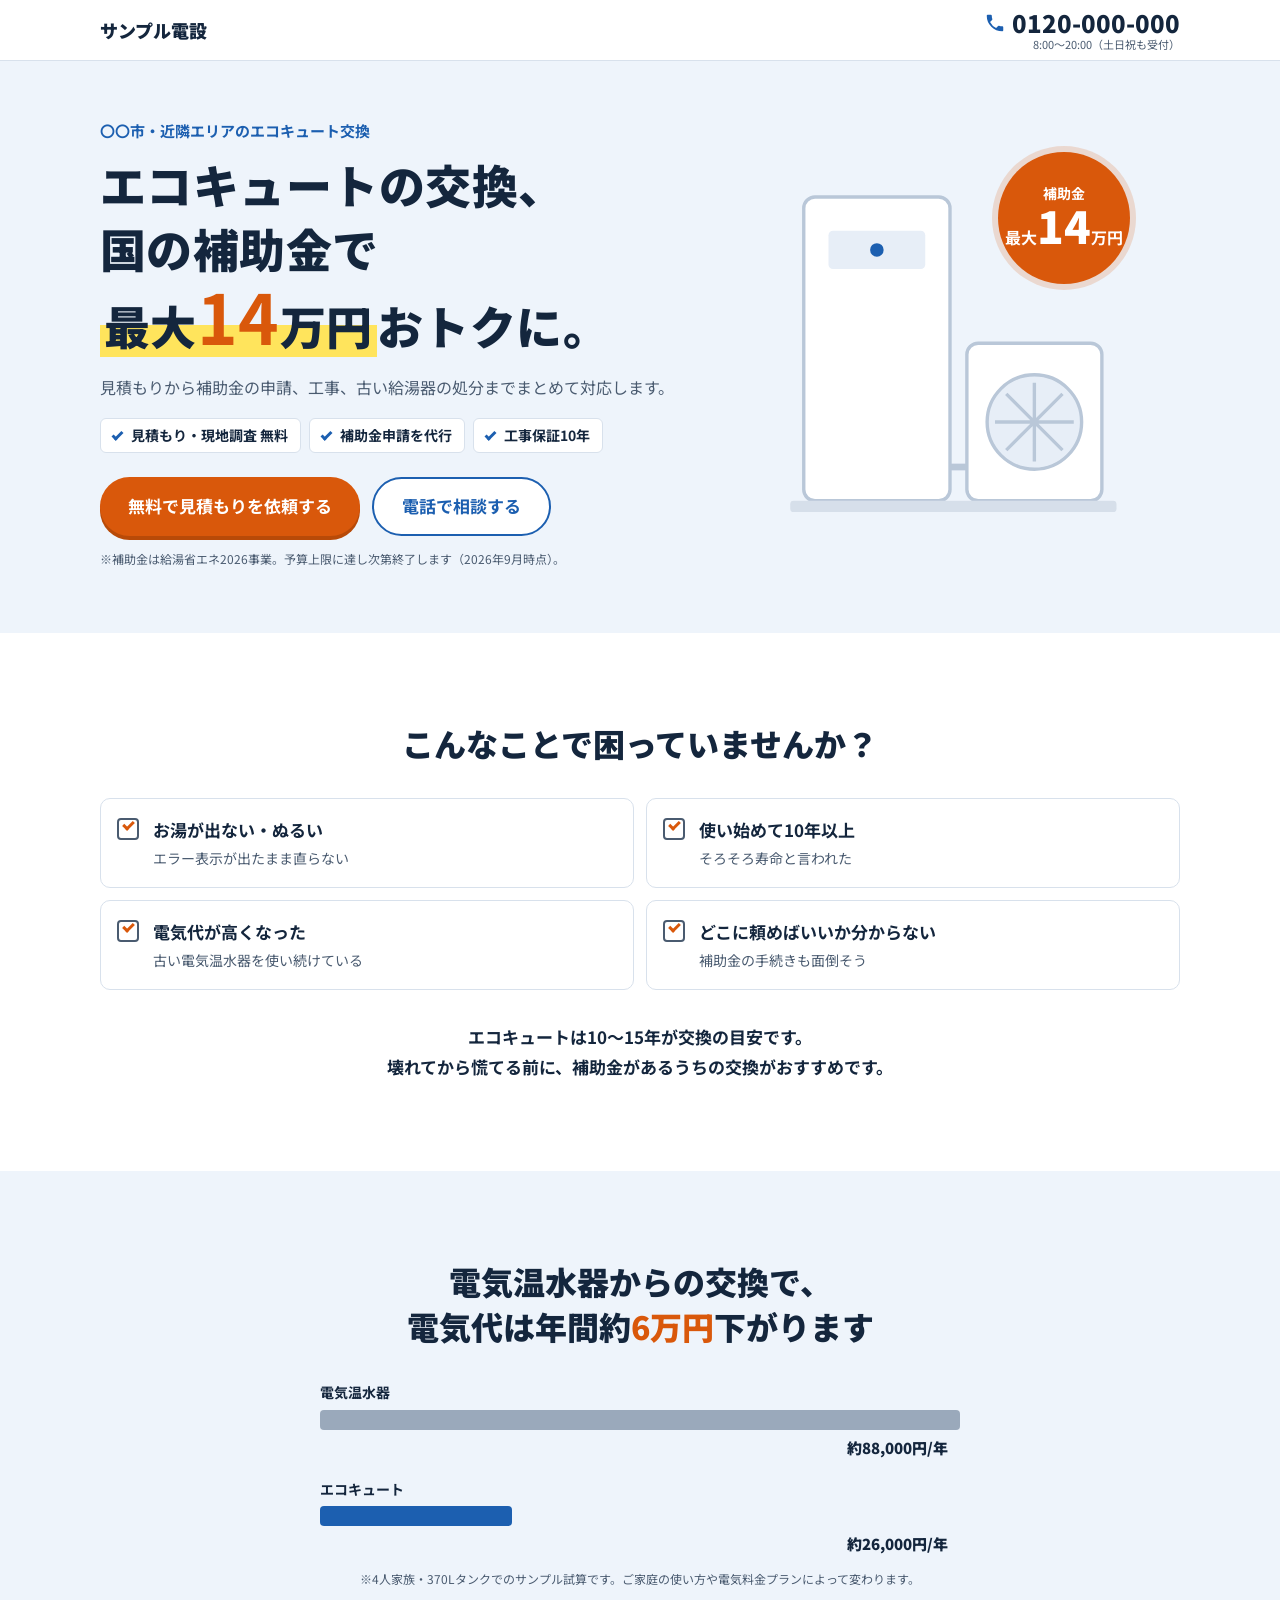
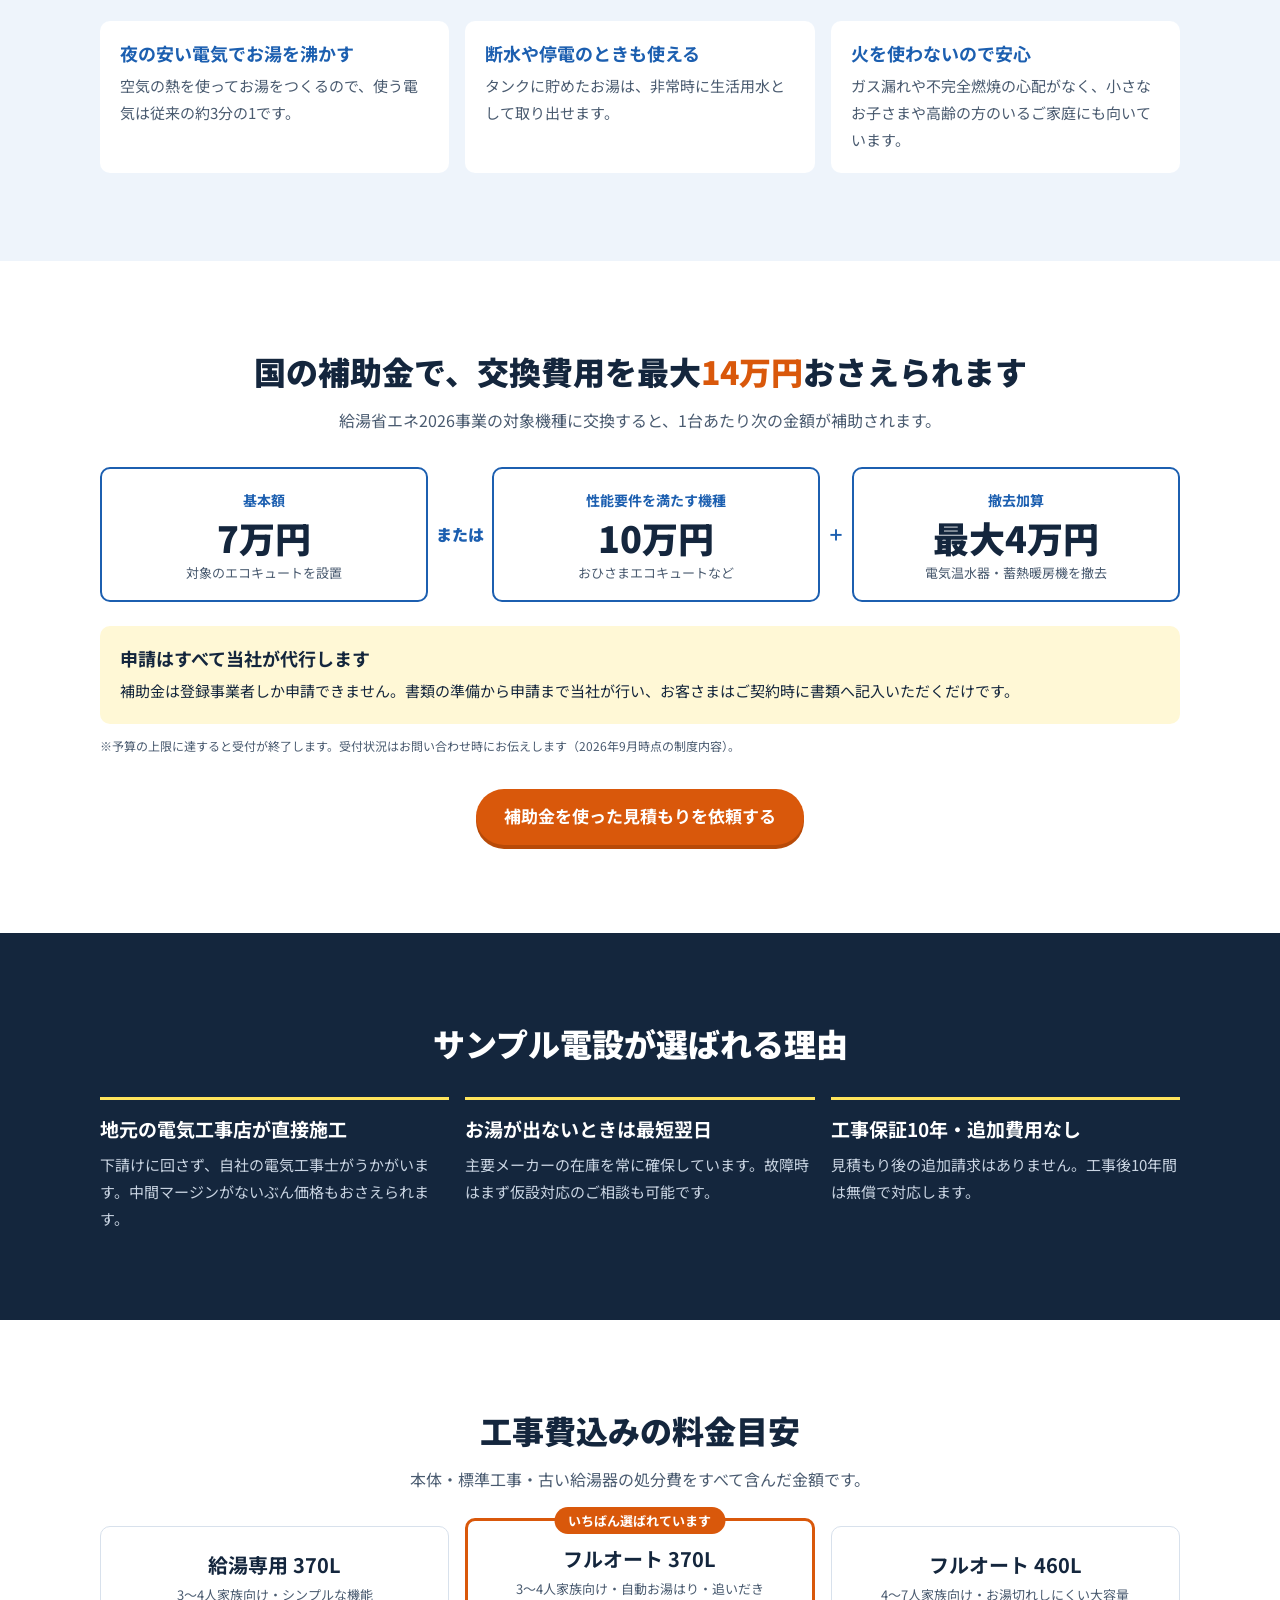
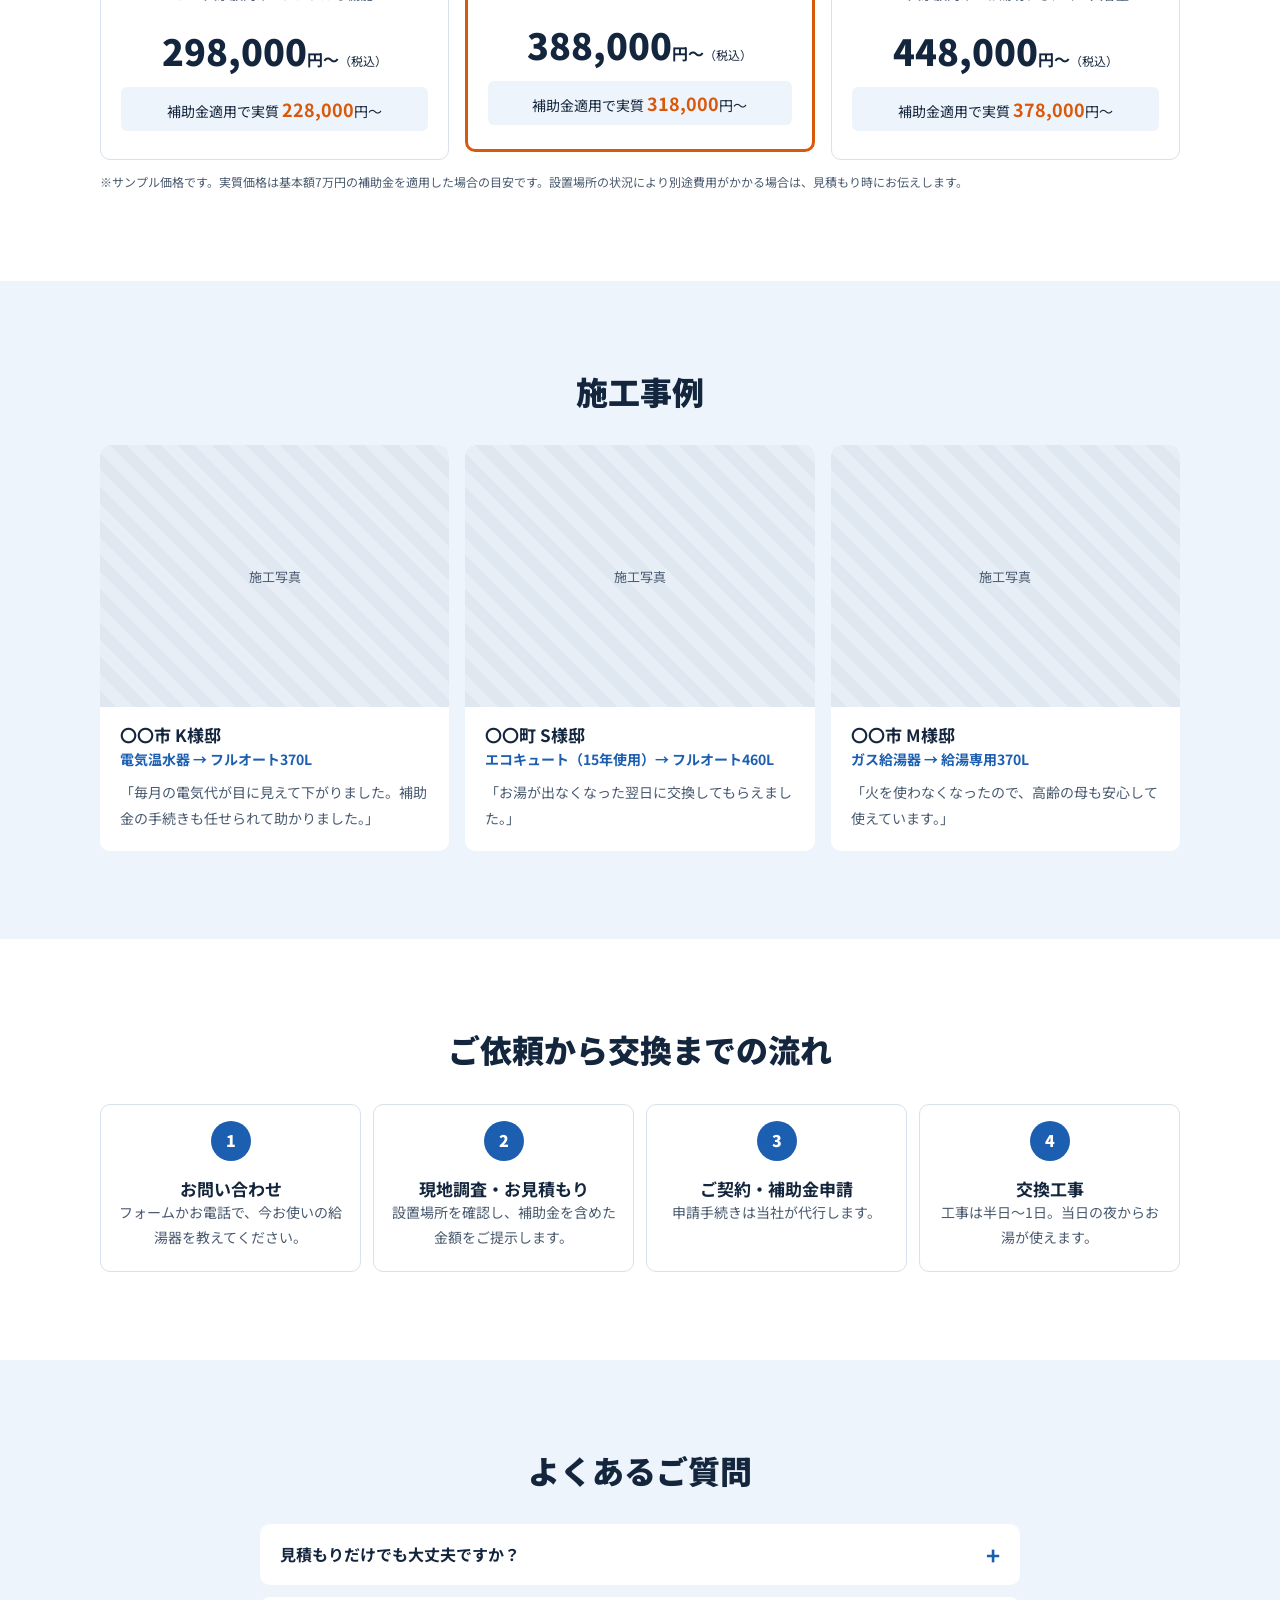
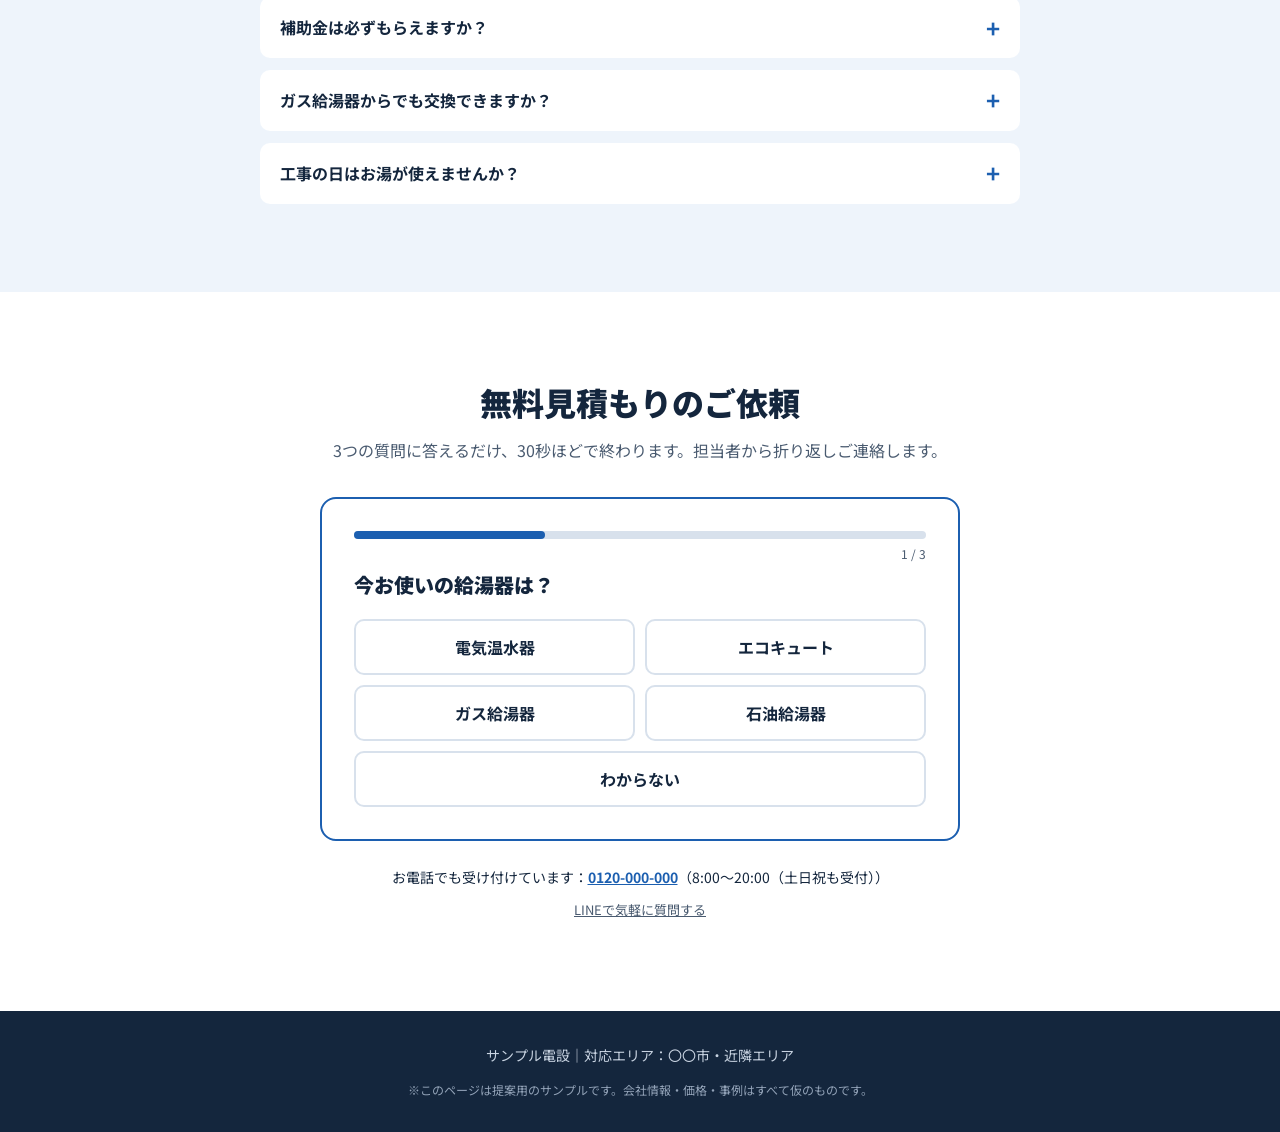
==== a-standard/index.html @ 19e1f41e "エコキュート交換LPのサンプル2案と比較ページを追加 - A案：補助金訴求・成約重視のシンプルな構成 - B案：夜から朝へ移り変わるスクロール演出、電気代シミュレーター、施工事例の横スクロール - 共" ====
<!doctype html>
<html lang="ja" data-variant="a-standard">
<head>
  <meta charset="utf-8">
  <meta name="viewport" content="width=device-width, initial-scale=1">
  <title>エコキュート交換なら補助金最大14万円｜サンプル電設</title>
  <meta name="description" content="〇〇市・近隣エリアのエコキュート交換工事。国の補助金（給湯省エネ2026事業）で最大14万円。見積もり無料・補助金申請も代行します。">
  <meta name="robots" content="noindex">
  <link rel="preconnect" href="https://fonts.googleapis.com">
  <link rel="preconnect" href="https://fonts.gstatic.com" crossorigin>
  <link href="https://fonts.googleapis.com/css2?family=Noto+Sans+JP:wght@400;500;700;900&display=swap" rel="stylesheet">
  <link rel="stylesheet" href="style.css">
  <script src="../shared/site-config.js"></script>
  <script src="../shared/tracking.js"></script>
  <script src="../shared/lead-form.js" defer></script>
</head>
<body>

<header class="site-header">
  <div class="wrap header-inner">
    <a class="logo" href="#top"><span data-site="companyName">サンプル電設</span></a>
    <div class="header-tel">
      <a class="tel-link" href="tel:0120000000" data-site-tel data-pos="header">
        <svg aria-hidden="true" viewBox="0 0 24 24"><path d="M6.6 10.8a15.1 15.1 0 0 0 6.6 6.6l2.2-2.2a1 1 0 0 1 1-.25 11.4 11.4 0 0 0 3.6.57 1 1 0 0 1 1 1V20a1 1 0 0 1-1 1A17 17 0 0 1 3 4a1 1 0 0 1 1-1h3.5a1 1 0 0 1 1 1c0 1.25.2 2.45.57 3.6a1 1 0 0 1-.25 1z"/></svg>
        <span data-site="phone">0120-000-000</span>
      </a>
      <small data-site="hours">8:00〜20:00（土日祝も受付）</small>
    </div>
  </div>
</header>

<main id="top">

  <!-- ファーストビュー -->
  <section class="hero">
    <div class="wrap hero-inner">
      <div class="hero-copy">
        <p class="hero-area"><span data-site="area">〇〇市・近隣エリア</span>のエコキュート交換</p>
        <h1>エコキュートの交換、<br>国の補助金で<br><span class="hero-num">最大<b data-site="subsidyMax">14</b>万円</span>おトクに。</h1>
        <p class="hero-lead">見積もりから補助金の申請、工事、古い給湯器の処分までまとめて対応します。</p>
        <ul class="hero-points">
          <li>見積もり・現地調査 無料</li>
          <li>補助金申請を代行</li>
          <li>工事保証10年</li>
        </ul>
        <div class="cta-row">
          <a class="btn btn-primary" href="#form">無料で見積もりを依頼する</a>
          <a class="btn btn-tel" href="tel:0120000000" data-site-tel data-pos="hero">電話で相談する</a>
        </div>
        <p class="hero-note">※補助金は給湯省エネ2026事業。予算上限に達し次第終了します（<span data-site="asOf">2026年9月時点</span>）。</p>
      </div>
      <div class="hero-visual" aria-hidden="true">
        <svg viewBox="0 0 320 340" class="unit-illust">
          <rect x="30" y="40" width="130" height="270" rx="10" fill="#fff" stroke="#b9c7d8" stroke-width="3"/>
          <rect x="52" y="70" width="86" height="34" rx="4" fill="#e7eef7"/>
          <circle cx="95" cy="87" r="6" fill="#1c5fb0"/>
          <rect x="175" y="170" width="120" height="140" rx="10" fill="#fff" stroke="#b9c7d8" stroke-width="3"/>
          <circle cx="235" cy="240" r="42" fill="#e7eef7" stroke="#b9c7d8" stroke-width="3"/>
          <path d="M235 205v70M200 240h70M210 215l50 50M260 215l-50 50" stroke="#b9c7d8" stroke-width="3"/>
          <path d="M160 280h15" stroke="#b9c7d8" stroke-width="6"/>
          <rect x="18" y="310" width="290" height="10" rx="3" fill="#d6dfea"/>
        </svg>
        <div class="subsidy-badge">
          <span>補助金</span>
          <strong>最大<b data-site="subsidyMax">14</b><small>万円</small></strong>
        </div>
      </div>
    </div>
  </section>

  <!-- お悩み -->
  <section class="section worries">
    <div class="wrap">
      <h2 class="section-title">こんなことで困っていませんか？</h2>
      <ul class="worry-list">
        <li><strong>お湯が出ない・ぬるい</strong>エラー表示が出たまま直らない</li>
        <li><strong>使い始めて10年以上</strong>そろそろ寿命と言われた</li>
        <li><strong>電気代が高くなった</strong>古い電気温水器を使い続けている</li>
        <li><strong>どこに頼めばいいか分からない</strong>補助金の手続きも面倒そう</li>
      </ul>
      <p class="worries-answer">エコキュートは10〜15年が交換の目安です。<br>壊れてから慌てる前に、補助金があるうちの交換がおすすめです。</p>
    </div>
  </section>

  <!-- メリット -->
  <section class="section merit">
    <div class="wrap">
      <h2 class="section-title">電気温水器からの交換で、<br>電気代は年間約<em>6万円</em>下がります</h2>
      <div class="cost-compare" role="img" aria-label="年間の給湯にかかる電気代の目安。電気温水器は約8万8千円、エコキュートは約2万6千円。">
        <div class="cost-row">
          <span class="cost-label">電気温水器</span>
          <span class="cost-bar old" style="--w:100%"></span>
          <span class="cost-value">約88,000円/年</span>
        </div>
        <div class="cost-row">
          <span class="cost-label">エコキュート</span>
          <span class="cost-bar new" style="--w:30%"></span>
          <span class="cost-value">約26,000円/年</span>
        </div>
      </div>
      <p class="fine">※4人家族・370Lタンクでのサンプル試算です。ご家庭の使い方や電気料金プランによって変わります。</p>
      <ul class="merit-list">
        <li>
          <h3>夜の安い電気でお湯を沸かす</h3>
          <p>空気の熱を使ってお湯をつくるので、使う電気は従来の約3分の1です。</p>
        </li>
        <li>
          <h3>断水や停電のときも使える</h3>
          <p>タンクに貯めたお湯は、非常時に生活用水として取り出せます。</p>
        </li>
        <li>
          <h3>火を使わないので安心</h3>
          <p>ガス漏れや不完全燃焼の心配がなく、小さなお子さまや高齢の方のいるご家庭にも向いています。</p>
        </li>
      </ul>
    </div>
  </section>

  <!-- 補助金 -->
  <section class="section subsidy" id="subsidy">
    <div class="wrap">
      <h2 class="section-title">国の補助金で、交換費用を最大<em><span data-site="subsidyMax">14</span>万円</em>おさえられます</h2>
      <p class="section-lead">給湯省エネ2026事業の対象機種に交換すると、1台あたり次の金額が補助されます。</p>
      <div class="subsidy-table">
        <div class="subsidy-cell">
          <span>基本額</span>
          <strong><span data-site="subsidyBase">7</span>万円</strong>
          <p>対象のエコキュートを設置</p>
        </div>
        <div class="subsidy-plus" aria-hidden="true">または</div>
        <div class="subsidy-cell">
          <span>性能要件を満たす機種</span>
          <strong><span data-site="subsidyUpper">10</span>万円</strong>
          <p>おひさまエコキュートなど</p>
        </div>
        <div class="subsidy-plus" aria-hidden="true">＋</div>
        <div class="subsidy-cell">
          <span>撤去加算</span>
          <strong>最大<span data-site="subsidyRemoval">4</span>万円</strong>
          <p>電気温水器・蓄熱暖房機を撤去</p>
        </div>
      </div>
      <div class="subsidy-support">
        <h3>申請はすべて当社が代行します</h3>
        <p>補助金は登録事業者しか申請できません。書類の準備から申請まで当社が行い、お客さまはご契約時に書類へ記入いただくだけです。</p>
      </div>
      <p class="fine">※予算の上限に達すると受付が終了します。受付状況はお問い合わせ時にお伝えします（<span data-site="asOf">2026年9月時点</span>の制度内容）。</p>
      <div class="cta-center">
        <a class="btn btn-primary" href="#form">補助金を使った見積もりを依頼する</a>
      </div>
    </div>
  </section>

  <!-- 選ばれる理由 -->
  <section class="section reasons">
    <div class="wrap">
      <h2 class="section-title"><span data-site="companyName">サンプル電設</span>が選ばれる理由</h2>
      <ul class="reason-list">
        <li>
          <h3>地元の電気工事店が直接施工</h3>
          <p>下請けに回さず、自社の電気工事士がうかがいます。中間マージンがないぶん価格もおさえられます。</p>
        </li>
        <li>
          <h3>お湯が出ないときは最短翌日</h3>
          <p>主要メーカーの在庫を常に確保しています。故障時はまず仮設対応のご相談も可能です。</p>
        </li>
        <li>
          <h3>工事保証10年・追加費用なし</h3>
          <p>見積もり後の追加請求はありません。工事後10年間は無償で対応します。</p>
        </li>
      </ul>
    </div>
  </section>

  <!-- 料金 -->
  <section class="section price" id="price">
    <div class="wrap">
      <h2 class="section-title">工事費込みの料金目安</h2>
      <p class="section-lead">本体・標準工事・古い給湯器の処分費をすべて含んだ金額です。</p>
      <div class="price-list">
        <article class="price-card">
          <h3>給湯専用 370L</h3>
          <p class="price-for">3〜4人家族向け・シンプルな機能</p>
          <p class="price-value"><b>298,000</b>円〜<small>（税込）</small></p>
          <p class="price-after">補助金適用で実質 <b>228,000</b>円〜</p>
        </article>
        <article class="price-card is-popular">
          <p class="price-tag">いちばん選ばれています</p>
          <h3>フルオート 370L</h3>
          <p class="price-for">3〜4人家族向け・自動お湯はり・追いだき</p>
          <p class="price-value"><b>388,000</b>円〜<small>（税込）</small></p>
          <p class="price-after">補助金適用で実質 <b>318,000</b>円〜</p>
        </article>
        <article class="price-card">
          <h3>フルオート 460L</h3>
          <p class="price-for">4〜7人家族向け・お湯切れしにくい大容量</p>
          <p class="price-value"><b>448,000</b>円〜<small>（税込）</small></p>
          <p class="price-after">補助金適用で実質 <b>378,000</b>円〜</p>
        </article>
      </div>
      <p class="fine">※サンプル価格です。実質価格は基本額7万円の補助金を適用した場合の目安です。設置場所の状況により別途費用がかかる場合は、見積もり時にお伝えします。</p>
    </div>
  </section>

  <!-- 施工事例 -->
  <section class="section cases">
    <div class="wrap">
      <h2 class="section-title">施工事例</h2>
      <ul class="case-list">
        <li class="case-card">
          <div class="case-photo" aria-hidden="true"><span>施工写真</span></div>
          <h3>〇〇市 K様邸</h3>
          <p>電気温水器 → フルオート370L</p>
          <p class="case-comment">「毎月の電気代が目に見えて下がりました。補助金の手続きも任せられて助かりました。」</p>
        </li>
        <li class="case-card">
          <div class="case-photo" aria-hidden="true"><span>施工写真</span></div>
          <h3>〇〇町 S様邸</h3>
          <p>エコキュート（15年使用）→ フルオート460L</p>
          <p class="case-comment">「お湯が出なくなった翌日に交換してもらえました。」</p>
        </li>
        <li class="case-card">
          <div class="case-photo" aria-hidden="true"><span>施工写真</span></div>
          <h3>〇〇市 M様邸</h3>
          <p>ガス給湯器 → 給湯専用370L</p>
          <p class="case-comment">「火を使わなくなったので、高齢の母も安心して使えています。」</p>
        </li>
      </ul>
    </div>
  </section>

  <!-- 流れ -->
  <section class="section flow">
    <div class="wrap">
      <h2 class="section-title">ご依頼から交換までの流れ</h2>
      <ol class="flow-list">
        <li><h3>お問い合わせ</h3><p>フォームかお電話で、今お使いの給湯器を教えてください。</p></li>
        <li><h3>現地調査・お見積もり</h3><p>設置場所を確認し、補助金を含めた金額をご提示します。</p></li>
        <li><h3>ご契約・補助金申請</h3><p>申請手続きは当社が代行します。</p></li>
        <li><h3>交換工事</h3><p>工事は半日〜1日。当日の夜からお湯が使えます。</p></li>
      </ol>
    </div>
  </section>

  <!-- FAQ -->
  <section class="section faq">
    <div class="wrap">
      <h2 class="section-title">よくあるご質問</h2>
      <div class="faq-list">
        <details>
          <summary>見積もりだけでも大丈夫ですか？</summary>
          <p>はい、見積もりと現地調査は無料です。ご契約いただかなくても費用はかかりません。</p>
        </details>
        <details>
          <summary>補助金は必ずもらえますか？</summary>
          <p>対象機種で、国の予算が残っていれば受け取れます。予算の上限に達すると受付が終わるため、受付状況をお問い合わせ時にお伝えします。</p>
        </details>
        <details>
          <summary>ガス給湯器からでも交換できますか？</summary>
          <p>できます。専用の電気配線工事が必要になるため、現地調査で設置場所と分電盤を確認してからお見積もりします。</p>
        </details>
        <details>
          <summary>工事の日はお湯が使えませんか？</summary>
          <p>工事中は使えませんが、ほとんどの場合、当日の夜からお使いいただけます。</p>
        </details>
      </div>
    </div>
  </section>

  <!-- フォーム -->
  <section class="section form-section" id="form">
    <div class="wrap form-wrap">
      <h2 class="section-title">無料見積もりのご依頼</h2>
      <p class="section-lead">3つの質問に答えるだけ、30秒ほどで終わります。担当者から折り返しご連絡します。</p>

      <form class="lead-form" data-lead-form novalidate>
        <div class="progress" data-progress role="progressbar" aria-valuemin="1" aria-valuemax="3" aria-valuenow="1" aria-label="入力の進み具合">
          <span class="progress-bar"></span>
          <span class="progress-label" data-progress-label>1 / 3</span>
        </div>

        <fieldset data-step data-auto-next>
          <legend>今お使いの給湯器は？</legend>
          <div class="choice-grid">
            <label><input type="radio" name="current_heater" value="電気温水器" required><span>電気温水器</span></label>
            <label><input type="radio" name="current_heater" value="エコキュート"><span>エコキュート</span></label>
            <label><input type="radio" name="current_heater" value="ガス給湯器"><span>ガス給湯器</span></label>
            <label><input type="radio" name="current_heater" value="石油給湯器"><span>石油給湯器</span></label>
            <label class="wide"><input type="radio" name="current_heater" value="わからない"><span>わからない</span></label>
          </div>
        </fieldset>

        <fieldset data-step data-auto-next hidden>
          <legend>交換したい時期は？</legend>
          <div class="choice-grid">
            <label class="wide"><input type="radio" name="timing" value="故障してお湯が使えない" required><span>故障してお湯が使えない</span></label>
            <label><input type="radio" name="timing" value="1か月以内"><span>1か月以内</span></label>
            <label><input type="radio" name="timing" value="3か月以内"><span>3か月以内</span></label>
            <label class="wide"><input type="radio" name="timing" value="まずは費用を知りたい"><span>まずは費用を知りたい</span></label>
          </div>
          <button class="btn-back" type="button" data-back>戻る</button>
        </fieldset>

        <fieldset data-step hidden>
          <legend>ご連絡先を教えてください</legend>
          <label class="field">
            <span>お名前<em>必須</em></span>
            <input type="text" name="name" autocomplete="name" required placeholder="例）山田 太郎">
          </label>
          <label class="field">
            <span>電話番号<em>必須</em></span>
            <input type="tel" name="tel" autocomplete="tel" inputmode="tel" required pattern="[0-9\-]{10,13}" placeholder="例）090-1234-5678">
          </label>
          <label class="field">
            <span>郵便番号<em>必須</em></span>
            <input type="text" name="zip" autocomplete="postal-code" inputmode="numeric" required pattern="[0-9\-]{7,8}" placeholder="例）123-4567">
          </label>
          <button class="btn btn-primary btn-submit" type="submit">この内容で見積もりを依頼する</button>
          <button class="btn-back" type="button" data-back>戻る</button>
          <p class="fine">送信いただいた情報は、お見積もりのご連絡にのみ使用します。</p>
        </fieldset>
      </form>

      <div class="form-done" data-done hidden>
        <h3>見積もりのご依頼を受け付けました</h3>
        <p>担当者から1営業日以内にお電話します。お急ぎの場合はお電話ください。</p>
        <a class="btn btn-tel" href="tel:0120000000" data-site-tel data-pos="form-done"><span data-site="phone">0120-000-000</span></a>
        <p class="fine">※これはサンプルページのため、実際には送信されていません。</p>
      </div>

      <p class="form-alt">お電話でも受け付けています：<a href="tel:0120000000" data-site-tel data-pos="form"><span data-site="phone">0120-000-000</span></a>（<span data-site="hours">8:00〜20:00</span>）<br>
      <a class="line-link" href="#line" data-site-line data-pos="form">LINEで気軽に質問する</a></p>
    </div>
  </section>

</main>

<footer class="site-footer">
  <div class="wrap">
    <p><span data-site="companyName">サンプル電設</span>｜対応エリア：<span data-site="area">〇〇市・近隣エリア</span></p>
    <p class="fine">※このページは提案用のサンプルです。会社情報・価格・事例はすべて仮のものです。</p>
  </div>
</footer>

<!-- スマホ用の固定ボタン -->
<nav class="sticky-cta" aria-label="お問い合わせ">
  <a class="sticky-tel" href="tel:0120000000" data-site-tel data-pos="sticky">電話する</a>
  <a class="sticky-form" href="#form">無料見積もり</a>
</nav>

</body>
</html>
---- a-standard/style.css ----
:root {
  --ink: #14263d;
  --ink-sub: #4a5b70;
  --blue: #1c5fb0;
  --blue-pale: #eef4fb;
  --line: #d8e1ec;
  --cta: #d9580b;
  --cta-dark: #b84a08;
  --yellow: #ffe45c;
  --white: #ffffff;
  --radius: 10px;
}

*,
*::before,
*::after { box-sizing: border-box; }

html { scroll-behavior: smooth; scroll-padding-top: 72px; }

body {
  margin: 0;
  font-family: "Noto Sans JP", "Hiragino Sans", "Yu Gothic", sans-serif;
  font-size: 16px;
  line-height: 1.8;
  color: var(--ink);
  background: var(--white);
  -webkit-text-size-adjust: 100%;
  padding-bottom: 64px;
}

img, svg { max-width: 100%; }
h1, h2, h3 { line-height: 1.4; margin: 0; }
p { margin: 0; }
ul, ol { margin: 0; padding: 0; list-style: none; }
a { color: var(--blue); }

:focus-visible { outline: 3px solid var(--blue); outline-offset: 2px; }

.wrap { width: min(1080px, 100% - 32px); margin-inline: auto; }

.fine { font-size: 12px; color: var(--ink-sub); line-height: 1.7; margin-top: 12px; }

/* ---------- ヘッダー ---------- */
.site-header {
  position: sticky;
  top: 0;
  z-index: 20;
  background: var(--white);
  border-bottom: 1px solid var(--line);
}
.header-inner { display: flex; align-items: center; justify-content: space-between; height: 60px; }
.logo { font-weight: 900; font-size: 18px; color: var(--ink); text-decoration: none; }
.header-tel { display: none; text-align: right; line-height: 1.2; }
.tel-link { display: inline-flex; align-items: center; gap: 6px; font-weight: 900; font-size: 24px; color: var(--ink); text-decoration: none; }
.tel-link svg { width: 22px; height: 22px; fill: var(--blue); }
.header-tel small { display: block; font-size: 11px; color: var(--ink-sub); }

/* ---------- ボタン ---------- */
.btn {
  display: inline-flex;
  align-items: center;
  justify-content: center;
  min-height: 56px;
  padding: 12px 28px;
  border-radius: 999px;
  font-weight: 700;
  font-size: 17px;
  text-decoration: none;
  border: 0;
  cursor: pointer;
  font-family: inherit;
  transition: background-color .15s, transform .15s;
}
.btn-primary { background: var(--cta); color: var(--white); box-shadow: 0 4px 0 var(--cta-dark); }
.btn-primary:hover { background: var(--cta-dark); }
.btn-primary:active { transform: translateY(3px); box-shadow: 0 1px 0 var(--cta-dark); }
.btn-tel { background: var(--white); color: var(--blue); border: 2px solid var(--blue); }
.btn-tel:hover { background: var(--blue-pale); }

/* ---------- ファーストビュー ---------- */
.hero { background: var(--blue-pale); padding: 32px 0 40px; }
.hero-inner { display: grid; gap: 24px; }
.hero-area { font-weight: 700; color: var(--blue); font-size: 15px; }
.hero h1 { font-size: clamp(28px, 7.6vw, 46px); font-weight: 900; margin-top: 8px; letter-spacing: .01em; }
.hero-num {
  display: inline-block;
  background: linear-gradient(transparent 58%, var(--yellow) 58%);
  padding: 0 4px;
}
.hero-num b { font-size: 1.5em; color: var(--cta); line-height: 1; }
.hero-lead { margin-top: 16px; color: var(--ink-sub); }
.hero-points { display: flex; flex-wrap: wrap; gap: 8px; margin-top: 16px; }
.hero-points li {
  font-size: 14px;
  font-weight: 700;
  background: var(--white);
  border: 1px solid var(--line);
  border-radius: 6px;
  padding: 4px 12px 4px 30px;
  position: relative;
}
.hero-points li::before {
  content: "";
  position: absolute;
  left: 11px;
  top: 50%;
  width: 11px;
  height: 6px;
  border-left: 3px solid var(--blue);
  border-bottom: 3px solid var(--blue);
  transform: translateY(-70%) rotate(-45deg);
}
.cta-row { display: grid; gap: 12px; margin-top: 24px; }
.hero-note { font-size: 12px; color: var(--ink-sub); margin-top: 12px; }

.hero-visual { position: relative; max-width: 360px; margin-inline: auto; width: 100%; }
.unit-illust { display: block; width: 100%; height: auto; }
.subsidy-badge {
  position: absolute;
  right: 0;
  top: 0;
  width: 132px;
  height: 132px;
  border-radius: 50%;
  background: var(--cta);
  color: var(--white);
  display: grid;
  place-content: center;
  text-align: center;
  line-height: 1.1;
  font-weight: 700;
  box-shadow: 0 0 0 6px rgba(217, 88, 11, .18);
}
.subsidy-badge span { font-size: 14px; }
.subsidy-badge strong { font-size: 16px; }
.subsidy-badge b { font-size: 44px; font-weight: 900; }
.subsidy-badge small { font-size: 16px; }

/* ---------- セクション共通 ---------- */
.section { padding: 64px 0; }
.section-title { font-size: clamp(22px, 5.6vw, 32px); font-weight: 900; text-align: center; }
.section-title em { font-style: normal; color: var(--cta); }
.section-lead { text-align: center; margin-top: 12px; color: var(--ink-sub); }
.cta-center { text-align: center; margin-top: 32px; }

/* お悩み */
.worry-list { display: grid; gap: 12px; margin-top: 32px; }
.worry-list li {
  border: 1px solid var(--line);
  border-radius: var(--radius);
  padding: 16px 16px 16px 52px;
  position: relative;
  color: var(--ink-sub);
  font-size: 14px;
}
.worry-list li::before {
  content: "";
  position: absolute;
  left: 16px;
  top: 19px;
  width: 22px;
  height: 22px;
  border: 2px solid var(--ink-sub);
  border-radius: 4px;
}
.worry-list li::after {
  content: "";
  position: absolute;
  left: 22px;
  top: 22px;
  width: 11px;
  height: 7px;
  border-left: 3px solid var(--cta);
  border-bottom: 3px solid var(--cta);
  transform: rotate(-45deg);
}
.worry-list strong { display: block; color: var(--ink); font-size: 17px; }
.worries-answer {
  margin-top: 32px;
  text-align: center;
  font-weight: 700;
  font-size: 17px;
}

/* メリット */
.merit { background: var(--blue-pale); }
.cost-compare { max-width: 640px; margin: 32px auto 0; display: grid; gap: 16px; }
.cost-row { display: grid; grid-template-columns: 1fr auto; gap: 4px 12px; align-items: center; }
.cost-label { font-weight: 700; font-size: 14px; }
.cost-value { font-weight: 900; text-align: right; font-size: 15px; }
.cost-bar { grid-column: 1 / -1; height: 20px; width: var(--w); border-radius: 4px; }
.cost-bar.old { background: #9aa9bb; }
.cost-bar.new { background: var(--blue); }
.merit .fine { text-align: center; }
.merit-list { display: grid; gap: 16px; margin-top: 32px; }
.merit-list li { background: var(--white); border-radius: var(--radius); padding: 20px; }
.merit-list h3 { font-size: 18px; color: var(--blue); }
.merit-list p { margin-top: 6px; font-size: 15px; color: var(--ink-sub); }

/* 補助金 */
.subsidy-table { display: grid; gap: 8px; margin-top: 32px; align-items: center; }
.subsidy-cell {
  border: 2px solid var(--blue);
  border-radius: var(--radius);
  padding: 16px;
  text-align: center;
}
.subsidy-cell > span { font-weight: 700; font-size: 14px; color: var(--blue); }
.subsidy-cell strong { display: block; font-size: 36px; font-weight: 900; line-height: 1.3; }
.subsidy-cell p { font-size: 13px; color: var(--ink-sub); }
.subsidy-plus { text-align: center; font-weight: 900; color: var(--blue); }
.subsidy-support {
  margin-top: 24px;
  background: #fff8d6;
  border-radius: var(--radius);
  padding: 20px;
}
.subsidy-support h3 { font-size: 18px; }
.subsidy-support p { margin-top: 6px; font-size: 15px; }

/* 理由 */
.reasons { background: var(--ink); color: var(--white); }
.reason-list { display: grid; gap: 16px; margin-top: 32px; }
.reason-list li { border-top: 3px solid var(--yellow); padding-top: 16px; }
.reason-list h3 { font-size: 19px; }
.reason-list p { margin-top: 8px; font-size: 15px; color: #c9d4e2; }

/* 料金 */
.price-list { display: grid; gap: 16px; margin-top: 32px; }
.price-card {
  border: 1px solid var(--line);
  border-radius: var(--radius);
  padding: 24px 20px;
  text-align: center;
  position: relative;
}
.price-card.is-popular { border: 3px solid var(--cta); }
.price-tag {
  position: absolute;
  top: -14px;
  left: 50%;
  transform: translateX(-50%);
  background: var(--cta);
  color: var(--white);
  font-size: 13px;
  font-weight: 700;
  padding: 2px 14px;
  border-radius: 999px;
  white-space: nowrap;
}
.price-card h3 { font-size: 20px; }
.price-for { font-size: 13px; color: var(--ink-sub); margin-top: 4px; }
.price-value { margin-top: 12px; font-weight: 700; }
.price-value b { font-size: 36px; font-weight: 900; }
.price-value small { font-size: 12px; font-weight: 400; }
.price-after { margin-top: 4px; background: var(--blue-pale); border-radius: 6px; padding: 6px; font-size: 14px; }
.price-after b { color: var(--cta); font-size: 18px; }

/* 事例 */
.cases { background: var(--blue-pale); }
.case-list { display: grid; gap: 16px; margin-top: 32px; }
.case-card { background: var(--white); border-radius: var(--radius); overflow: hidden; padding-bottom: 20px; }
.case-photo {
  aspect-ratio: 4 / 3;
  background: repeating-linear-gradient(45deg, #dfe7f1 0 12px, #e8eef6 12px 24px);
  display: grid;
  place-content: center;
  color: var(--ink-sub);
  font-size: 13px;
}
.case-card h3, .case-card p { padding-inline: 20px; }
.case-card h3 { margin-top: 16px; font-size: 17px; }
.case-card p { font-size: 14px; color: var(--blue); font-weight: 700; }
.case-card .case-comment { margin-top: 8px; color: var(--ink-sub); font-weight: 400; }

/* 流れ */
.flow-list { counter-reset: flow; display: grid; gap: 12px; margin-top: 32px; }
.flow-list li {
  counter-increment: flow;
  border: 1px solid var(--line);
  border-radius: var(--radius);
  padding: 16px 16px 16px 72px;
  position: relative;
}
.flow-list li::before {
  content: counter(flow);
  position: absolute;
  left: 16px;
  top: 16px;
  width: 40px;
  height: 40px;
  border-radius: 50%;
  background: var(--blue);
  color: var(--white);
  font-weight: 900;
  display: grid;
  place-content: center;
}
.flow-list h3 { font-size: 17px; }
.flow-list p { font-size: 14px; color: var(--ink-sub); }

/* FAQ */
.faq { background: var(--blue-pale); }
.faq-list { max-width: 760px; margin: 32px auto 0; display: grid; gap: 12px; }
.faq details { background: var(--white); border-radius: var(--radius); }
.faq summary {
  padding: 16px 48px 16px 20px;
  font-weight: 700;
  cursor: pointer;
  list-style: none;
  position: relative;
}
.faq summary::-webkit-details-marker { display: none; }
.faq summary::after {
  content: "+";
  position: absolute;
  right: 20px;
  top: 50%;
  transform: translateY(-50%);
  font-size: 24px;
  color: var(--blue);
}
.faq details[open] summary::after { content: "−"; }
.faq details p { padding: 0 20px 20px; color: var(--ink-sub); font-size: 15px; }

/* フォーム */
.form-wrap { max-width: 640px; }
.lead-form {
  margin-top: 32px;
  border: 2px solid var(--blue);
  border-radius: 16px;
  padding: 24px 20px;
}
.progress { position: relative; height: 8px; background: var(--line); border-radius: 999px; margin-bottom: 28px; }
.progress-bar {
  position: absolute;
  inset: 0 auto 0 0;
  width: calc(var(--step, 1) / 3 * 100%);
  background: var(--blue);
  border-radius: inherit;
  transition: width .3s;
}
.progress-label { position: absolute; right: 0; top: 12px; font-size: 12px; color: var(--ink-sub); }
.lead-form fieldset { border: 0; margin: 0; padding: 0; }
.lead-form legend { font-size: 20px; font-weight: 900; margin-bottom: 16px; padding: 0; }
.choice-grid { display: grid; grid-template-columns: 1fr 1fr; gap: 10px; }
.choice-grid .wide { grid-column: 1 / -1; }
.choice-grid label { position: relative; }
.choice-grid input { position: absolute; opacity: 0; inset: 0; }
.choice-grid span {
  display: flex;
  align-items: center;
  justify-content: center;
  min-height: 56px;
  padding: 8px;
  border: 2px solid var(--line);
  border-radius: var(--radius);
  font-weight: 700;
  text-align: center;
  cursor: pointer;
  transition: border-color .15s, background-color .15s;
}
.choice-grid input:checked + span { border-color: var(--blue); background: var(--blue-pale); color: var(--blue); }
.choice-grid input:focus-visible + span { outline: 3px solid var(--blue); outline-offset: 2px; }
.field { display: block; margin-bottom: 16px; }
.field span { display: flex; align-items: center; gap: 8px; font-weight: 700; font-size: 15px; }
.field em { font-style: normal; font-size: 11px; background: var(--cta); color: var(--white); padding: 0 6px; border-radius: 3px; }
.field input {
  width: 100%;
  margin-top: 6px;
  font: inherit;
  font-size: 17px;
  padding: 12px 14px;
  border: 2px solid var(--line);
  border-radius: 8px;
}
.field input:focus { border-color: var(--blue); outline: none; }
.btn-submit { width: 100%; margin-top: 8px; }
.btn-back {
  display: block;
  margin: 16px auto 0;
  background: none;
  border: 0;
  color: var(--ink-sub);
  font: inherit;
  font-size: 14px;
  text-decoration: underline;
  cursor: pointer;
}
.form-done {
  margin-top: 32px;
  border: 2px solid var(--blue);
  border-radius: 16px;
  padding: 32px 20px;
  text-align: center;
}
.form-done h3 { font-size: 20px; color: var(--blue); }
.form-done p { margin-top: 8px; }
.form-done .btn { margin-top: 16px; }
.form-alt { text-align: center; margin-top: 24px; font-size: 14px; }
.form-alt a { font-weight: 700; }
.line-link { display: inline-block; margin-top: 8px; color: var(--ink-sub); font-weight: 400 !important; font-size: 13px; }

/* フッター */
.site-footer { background: var(--ink); color: #c9d4e2; padding: 32px 0; font-size: 14px; text-align: center; }
.site-footer .fine { color: #93a3b8; }

/* 固定CTA */
.sticky-cta {
  position: fixed;
  inset: auto 0 0 0;
  z-index: 30;
  display: grid;
  grid-template-columns: 1fr 1.6fr;
  background: var(--white);
  border-top: 1px solid var(--line);
  padding: 8px;
  gap: 8px;
}
.sticky-cta a {
  display: flex;
  align-items: center;
  justify-content: center;
  min-height: 48px;
  border-radius: 8px;
  font-weight: 700;
  text-decoration: none;
}
.sticky-tel { border: 2px solid var(--blue); color: var(--blue); }
.sticky-form { background: var(--cta); color: var(--white); }

/* ---------- タブレット・PC ---------- */
@media (min-width: 768px) {
  body { padding-bottom: 0; }
  .sticky-cta { display: none; }
  .header-tel { display: block; }
  .hero { padding: 56px 0 64px; }
  .hero-inner { grid-template-columns: 1.3fr 1fr; align-items: center; }
  .cta-row { grid-template-columns: auto auto; justify-content: start; }
  .section { padding: 88px 0; }
  .worry-list { grid-template-columns: 1fr 1fr; }
  .merit-list, .reason-list, .price-list, .case-list { grid-template-columns: repeat(3, 1fr); }
  .subsidy-table { grid-template-columns: 1fr auto 1fr auto 1fr; }
  .flow-list { grid-template-columns: repeat(4, 1fr); }
  .flow-list li { padding: 72px 16px 20px; text-align: center; }
  .flow-list li::before { left: 50%; transform: translateX(-50%); }
  .price-card.is-popular { transform: translateY(-8px); }
  .lead-form { padding: 32px; }
}

@media (prefers-reduced-motion: reduce) {
  html { scroll-behavior: auto; }
  * { transition: none !important; }
}
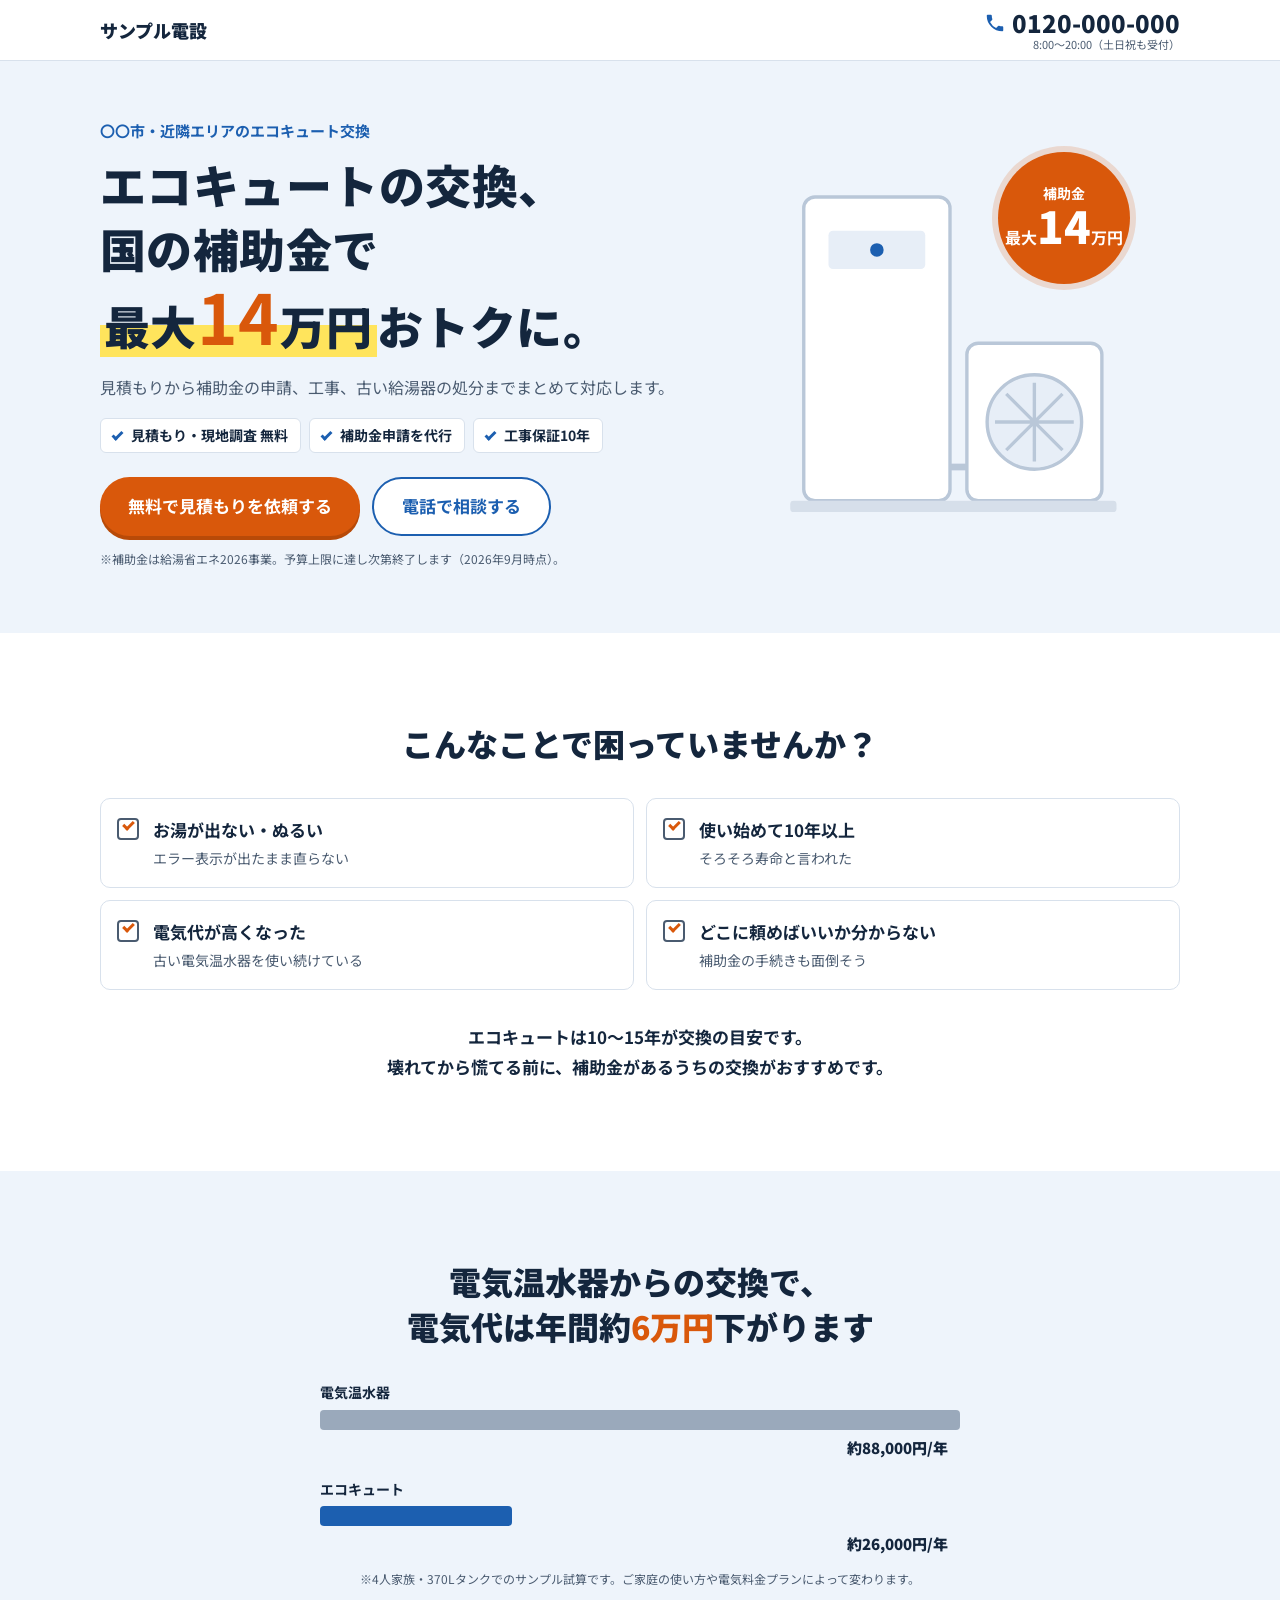
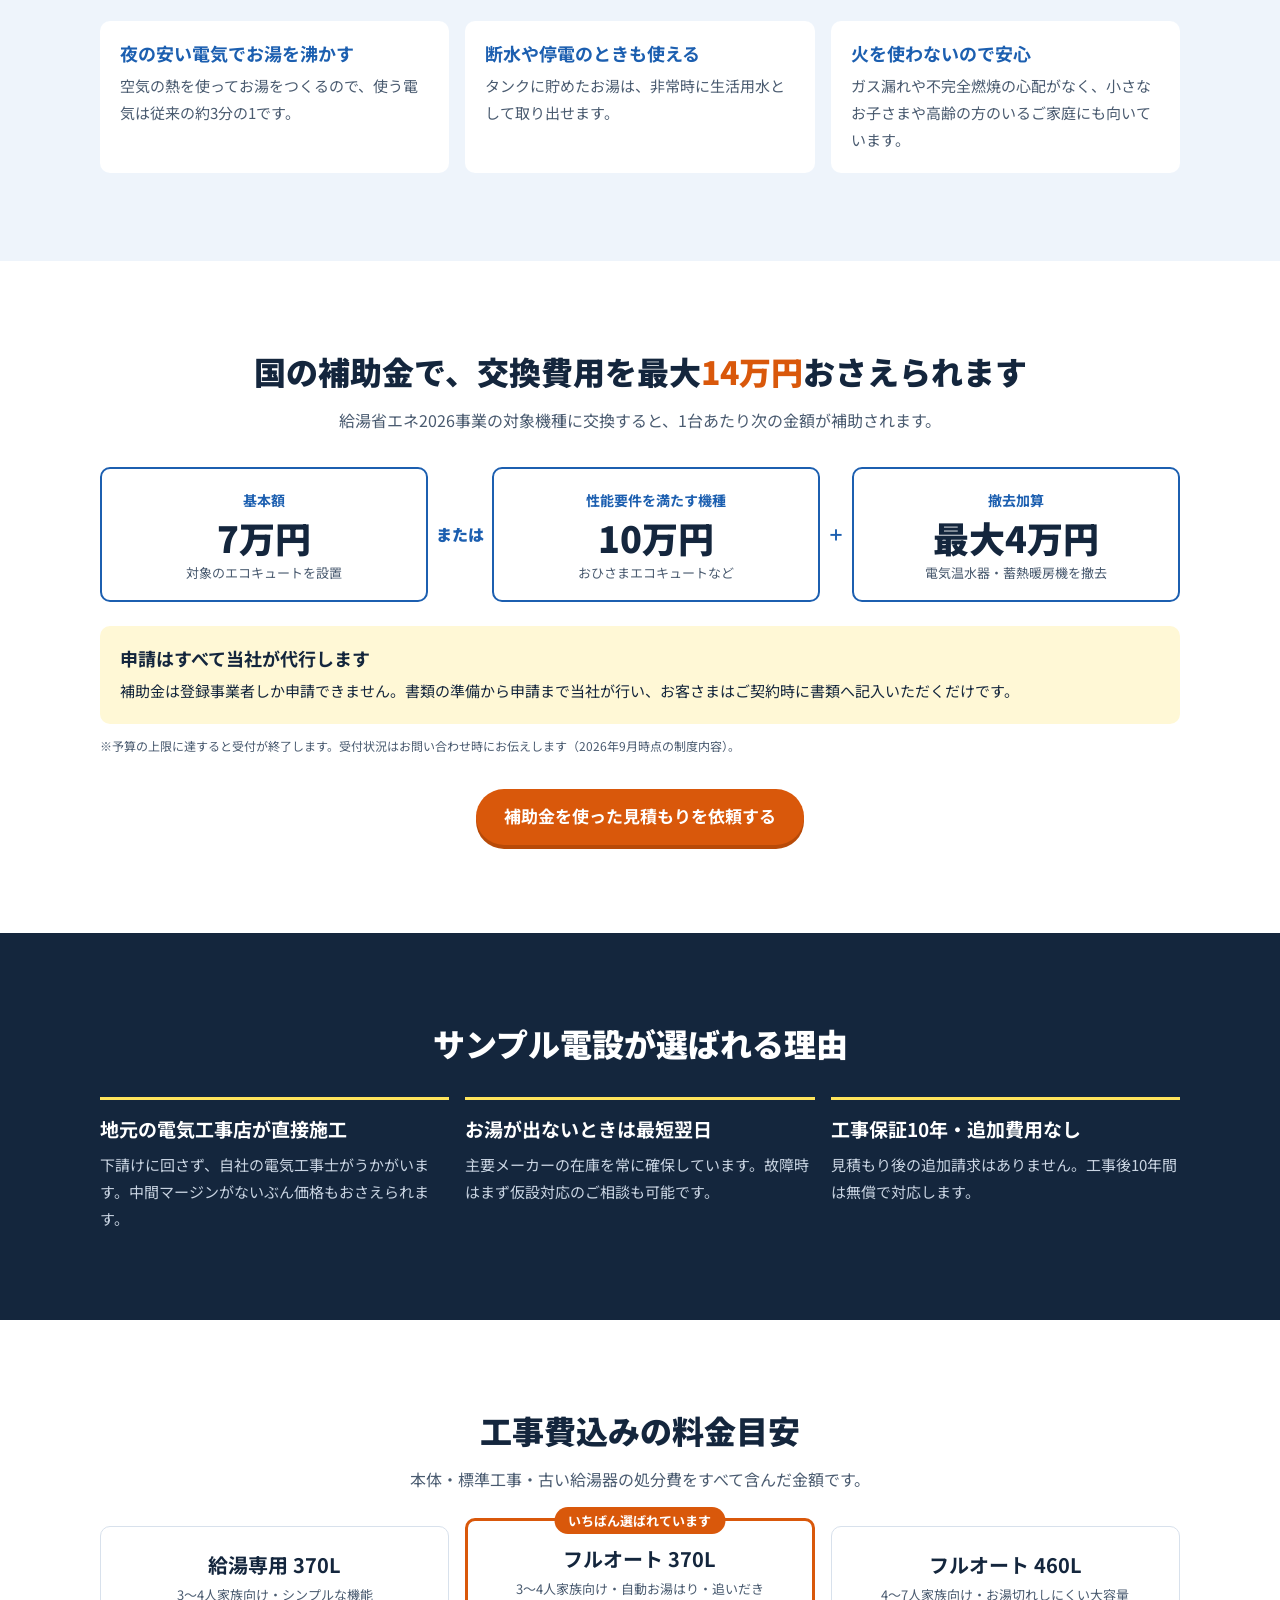
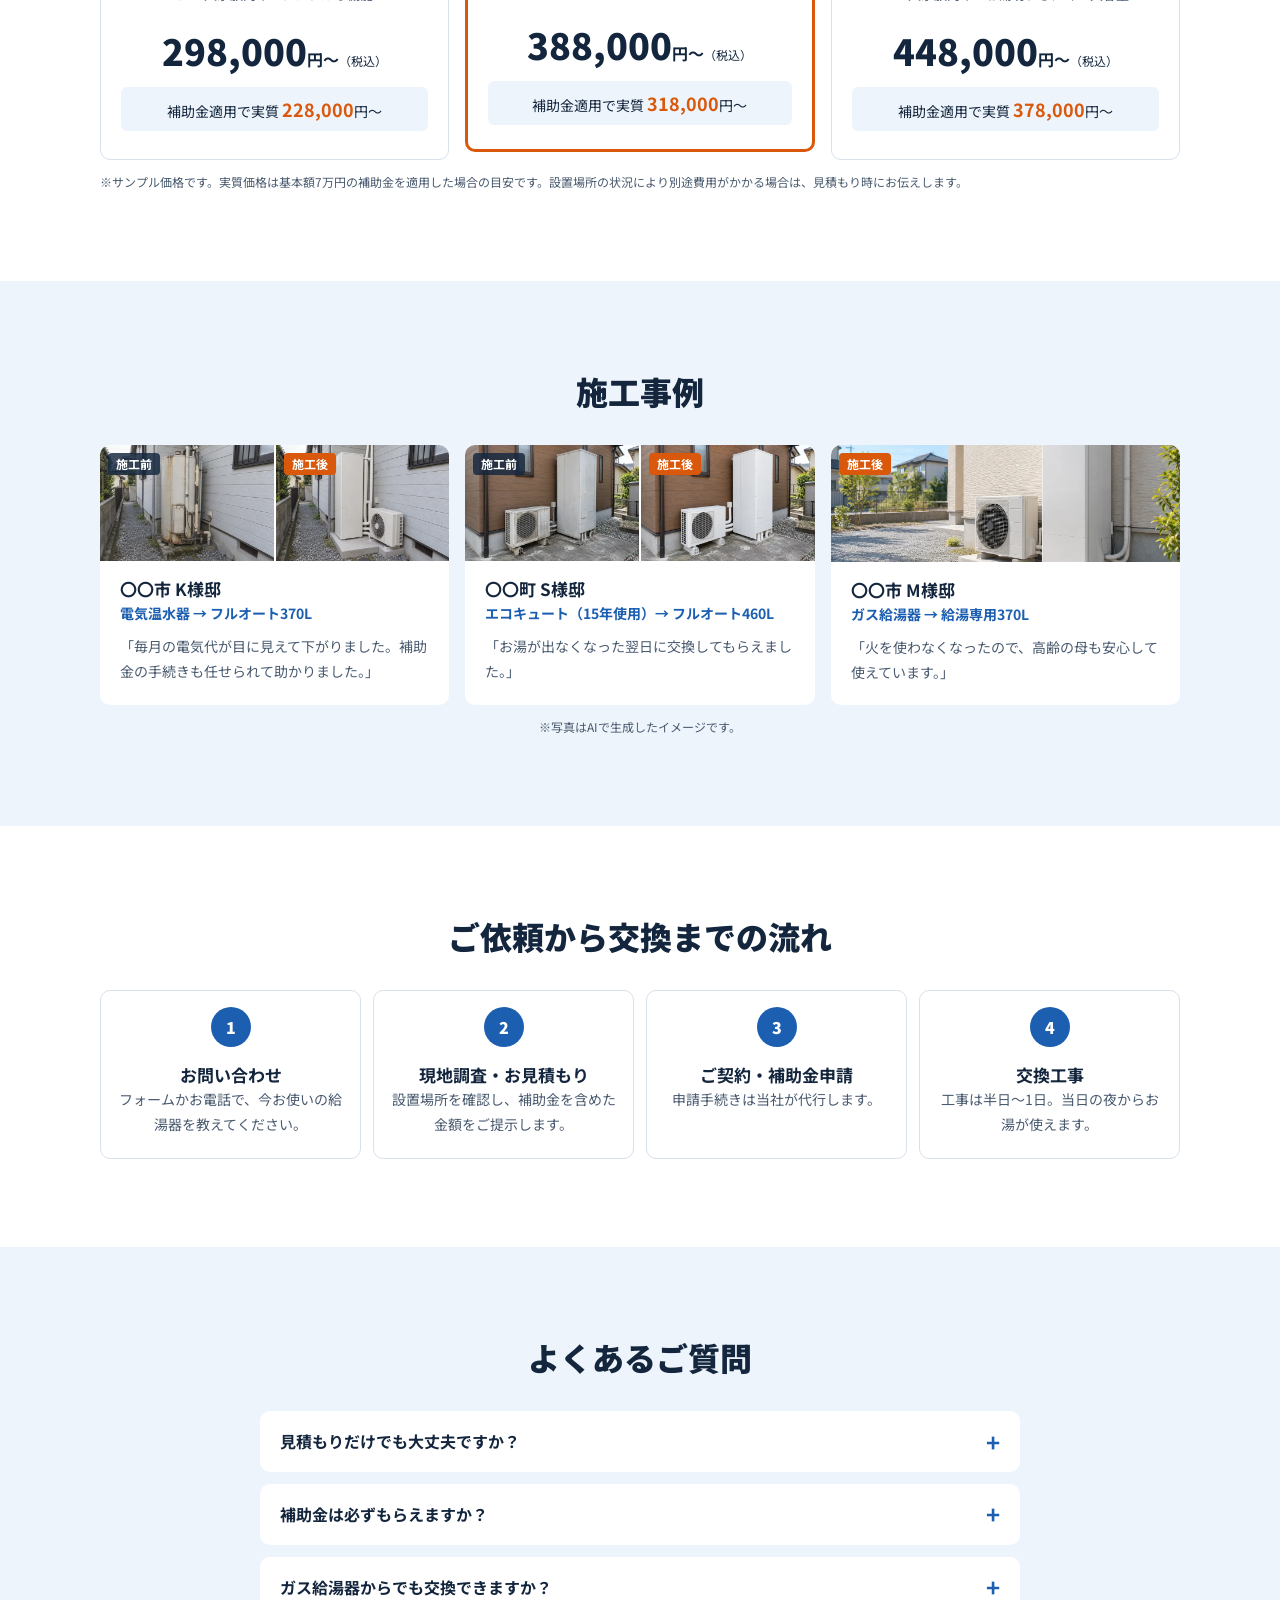
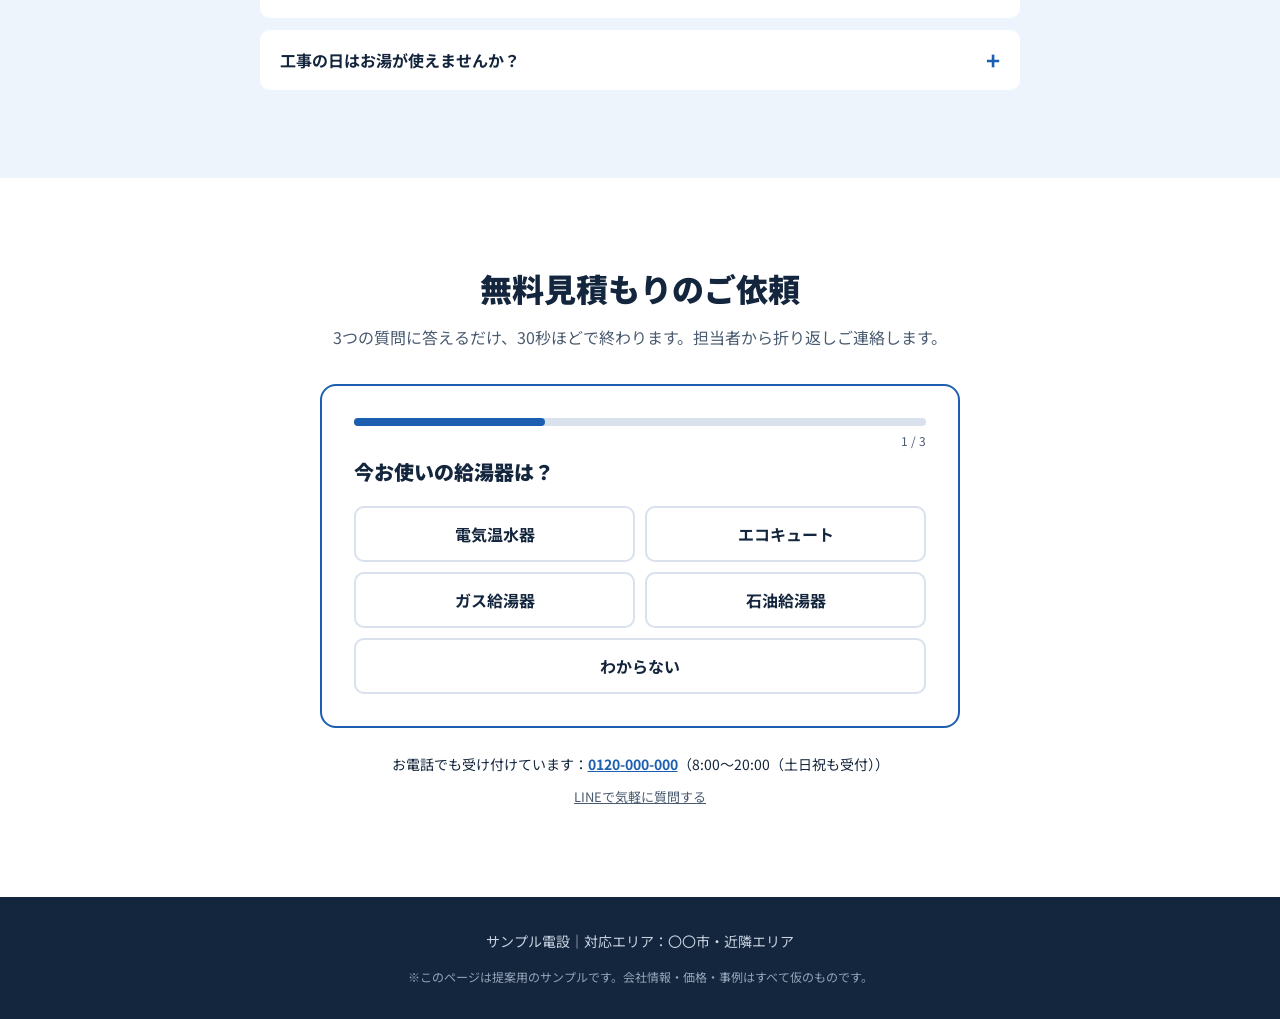
==== commit 05d4d2c5: "A案の施工事例に施工前・施工後の写真を追加 C案用に生成したイメージ写真を a-standard/img に複製して使用。  Co-Authored-By: Claude Opus 5.5 <nore" ====
--- a/a-standard/index.html
+++ b/a-standard/index.html
@@ -208,24 +208,33 @@
       <h2 class="section-title">施工事例</h2>
       <ul class="case-list">
         <li class="case-card">
-          <div class="case-photo" aria-hidden="true"><span>施工写真</span></div>
+          <div class="case-photo">
+            <figure><img src="img/case1-before.webp" width="600" height="400" alt="施工前：使用20年以上の電気温水器" loading="lazy"><figcaption>施工前</figcaption></figure>
+            <figure><img src="img/case1-after.webp" width="600" height="400" alt="施工後：フルオート370Lのエコキュート" loading="lazy"><figcaption class="is-after">施工後</figcaption></figure>
+          </div>
           <h3>〇〇市 K様邸</h3>
           <p>電気温水器 → フルオート370L</p>
           <p class="case-comment">「毎月の電気代が目に見えて下がりました。補助金の手続きも任せられて助かりました。」</p>
         </li>
         <li class="case-card">
-          <div class="case-photo" aria-hidden="true"><span>施工写真</span></div>
+          <div class="case-photo">
+            <figure><img src="img/case2-before.webp" width="600" height="400" alt="施工前：15年使用したエコキュート" loading="lazy"><figcaption>施工前</figcaption></figure>
+            <figure><img src="img/case2-after.webp" width="600" height="400" alt="施工後：フルオート460Lのエコキュート" loading="lazy"><figcaption class="is-after">施工後</figcaption></figure>
+          </div>
           <h3>〇〇町 S様邸</h3>
           <p>エコキュート（15年使用）→ フルオート460L</p>
           <p class="case-comment">「お湯が出なくなった翌日に交換してもらえました。」</p>
         </li>
         <li class="case-card">
-          <div class="case-photo" aria-hidden="true"><span>施工写真</span></div>
+          <div class="case-photo is-single">
+            <figure><img src="img/case3-after.webp" width="1200" height="800" alt="施工後：給湯専用エコキュート370L" loading="lazy"><figcaption class="is-after">施工後</figcaption></figure>
+          </div>
           <h3>〇〇市 M様邸</h3>
           <p>ガス給湯器 → 給湯専用370L</p>
           <p class="case-comment">「火を使わなくなったので、高齢の母も安心して使えています。」</p>
         </li>
       </ul>
+      <p class="fine case-note">※写真はAIで生成したイメージです。</p>
     </div>
   </section>
 
--- a/a-standard/style.css
+++ b/a-standard/style.css
@@ -260,17 +260,28 @@
 .cases { background: var(--blue-pale); }
 .case-list { display: grid; gap: 16px; margin-top: 32px; }
 .case-card { background: var(--white); border-radius: var(--radius); overflow: hidden; padding-bottom: 20px; }
-.case-photo {
-  aspect-ratio: 4 / 3;
-  background: repeating-linear-gradient(45deg, #dfe7f1 0 12px, #e8eef6 12px 24px);
-  display: grid;
-  place-content: center;
-  color: var(--ink-sub);
-  font-size: 13px;
-}
+.case-photo { display: grid; grid-template-columns: 1fr 1fr; gap: 2px; background: var(--white); }
+.case-photo.is-single { grid-template-columns: 1fr; }
+.case-photo figure { position: relative; margin: 0; }
+.case-photo img { display: block; width: 100%; height: auto; aspect-ratio: 3 / 2; object-fit: cover; }
+.case-photo.is-single img { aspect-ratio: 3 / 1; object-position: center 60%; }
+.case-photo figcaption {
+  position: absolute;
+  left: 8px;
+  top: 8px;
+  background: rgba(20, 38, 61, .82);
+  color: var(--white);
+  font-size: 12px;
+  font-weight: 700;
+  line-height: 1;
+  padding: 5px 8px;
+  border-radius: 4px;
+}
+.case-photo figcaption.is-after { background: var(--cta); }
 .case-card h3, .case-card p { padding-inline: 20px; }
 .case-card h3 { margin-top: 16px; font-size: 17px; }
 .case-card p { font-size: 14px; color: var(--blue); font-weight: 700; }
+.case-note { text-align: center; }
 .case-card .case-comment { margin-top: 8px; color: var(--ink-sub); font-weight: 400; }
 
 /* 流れ */
